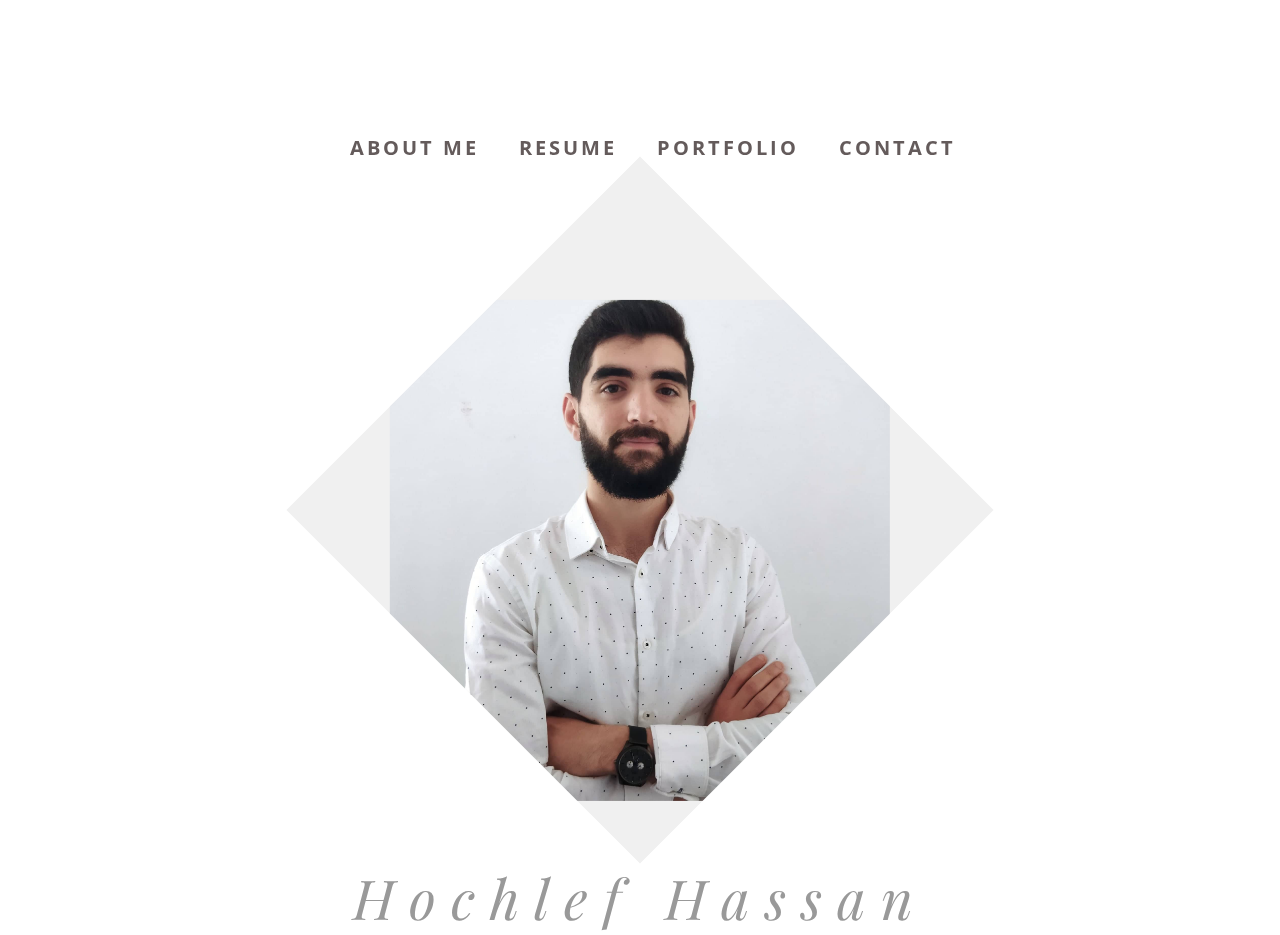
==== index.html @ b7456a6c "portfoliocommit" ====
<!DOCTYPE html>
<html class='no-js' >
	
	<head>
		<meta charset="utf-8">
		<meta http-equiv="X-UA-Compatible" content="IE=edge">
		<meta name="viewport" content="width=device-width, initial-scale=1">
		<!-- The above 3 meta tags *must* come first in the head; any other head content must come *after* these tags -->
	
		
		<title>Hochlef Hassan</title>
		
		<!--[if lt IE 9]>
		  <script src="//html5shim.googlecode.com/svn/trunk/html5.js"></script>
		<![endif]-->
		
		<link rel='stylesheet' type='text/css' href='bootstrap/css/bootstrap.min.css' >
		<link rel='stylesheet' type='text/css' href='css/ionicons.min.css' >
		
		<link rel='stylesheet' type='text/css' href='css/owl.carousel.css' >
		<link rel='stylesheet' type='text/css' href='css/owl.theme.css' >
		<link rel='stylesheet' type='text/css' href='css/owl.transitions.css' >
		<link rel='stylesheet' type='text/css' href='css/magnific-popup.css' >
		<link rel='stylesheet' type='text/css' href='css/style.css' >
		<link rel='stylesheet' type='text/css' href='css/color-default.css' >
		
		
	</head>
	
	<body>
		
		<!--=============================================================================
			Preloader
		===============================================================================-->
		<div id='preloader' >
			<div class='loader' >
				<img src='img/load.gif' alt='symp' >
			</div>
		</div>
	
		
		<!--=============================================================================
			Main Wrapper
		===============================================================================-->
		<div id='wrapper' >
		
			<!--=============================================================================
				Front Section
			===============================================================================-->
			<section class='front-section' >
				
				<div class='container' >
					
					
					<div class='transition-mask' ></div>
					
					<div class='front-person-img' >
						
						<!--person's image-->
						<img src='img/hassan.jpg' alt='Symp' >
						<!--/person's image-->
						
					</div>
					
				
					<!--/person's titles-->
					
					<nav class='front-person-links' >
						
						<!--
							navigation links, data-section attribute points towards the section with id to be opened. 
						-->
						
						<ul>
							
							<li>
								<a href='#' data-section='about' >About Me</a>
							</li>
							
							<li>
								<a href='#' data-section='resume' >Resume</a>
							</li>
							

							<li>
								<a href='#' data-section='portfolio' >Portfolio</a>
							</li>
							
				
							<li>
								<a href='#' data-section='contact' >Contact</a>
							</li>
							
					
						</ul>
						
					</nav>
					<br>
					
					
					
					
				</div>
				<br>
				
				
				
			</section>
			<br>
			<br>
			<div class='front-heading text-center' >
						
				<h2>
					Hochlef Hassan
				</h2>
				
			
				
			</div>
			<!--=============================================================================
				/Front Section
			===============================================================================-->
		
			<!--=============================================================================
				About Section
			===============================================================================-->
			<section id='about' class='about-section section' >
				
				<div class='basic-info section-block' >
					
					<div class='container' >
					
						<div class='section-header text-center' >
							
							<h2>Basic Info About Me</h2>
							
							<!--divider-->
							<div class='divider-draft center' ></div>
							<!--/divider-->
							
							
						</div>
						
						<div class='row' >
							
							<div class='col-md-4' >
								<div class='about-person-img' >
									
									<img src='img/hassan.jpg' alt='symp'>
									
								</div>
							
							</div>
							
							
							<div class='col-md-8 about-info' >
								
								
								
								
								<p>
									I am an ambitious software engineering student and also graduated on electronics field.
									Right now, I am on my last  academic year on this field and so excited to make more steps forward and improve my skills, going through new adventures is what I am searching for.
								</p>
								
								<div class='clearfix' ></div>
								
								
								<ul class='info-list' >
									
									<li>
										<div class='inner' >
											<h4>Name</h4>
											<p>Hochlef Hassan</p>
										</div>
									</li>
									<li>
										<div class='inner' >
											<h4>Age</h4>
											<p>24 Years</p>
										</div>
									</li>
									
									<li>
										<div class='inner' >
											<h4>Hometown</h4>
											<p>Sousse</p>
										</div>
									</li>
									
									
									
								</ul>
								
								
								
								<a href='#' class='symp-btn link-btn' ><i class='ion-ios-download' ></i>Download Resume</a>
								
							</div>
						
							
						
						</div>
						
						
						
						
					</div>
					
					
				</div>
				
				<div class='about-icons section-block' >
					
					<div class='container' >
						
						<div class='row' >
							
							<div class='col-md-3' >
								<div class='service' >
									
									<div class='icon' >
										<i class='ion-ios-lightbulb' ></i>
									</div>
									
									<div class='content' >
										
										<h4>Creative</h4>
									
									</div>
									
								</div>
							</div>
							
							<div class='col-md-3' >
								<div class='service' >
									
									<div class='icon' >
										<i class='ion-trophy' ></i>
									</div>
									
									<div class='content' >
										
										<h4>Winner</h4>
									
									</div>
									
								</div>
							</div>
	
							<div class='col-md-3' >
								<div class='service' >
									
									<div class='icon' >
										<i class='ion-help-buoy' ></i>
									</div>
									
									<div class='content' >
										
										<h4>Helper</h4>
										
									</div>
									
								</div>
							
							</div>
							
							
							<div class='col-md-3' >
								<div class='service' >
									
									<div class='icon' >
										<i class='ion-ios-pulse-strong' ></i>
									</div>
									
									<div class='content' >
										
										<h4>Healthy</h4>
								
									</div>
									
								</div>
							</div>
							
							
							
							
						</div>
						
						
					</div>
				</div>
				
			
				
				<div class='footer bg-lightgray section-block' >
					
					<div class='container' >
						
						<div class='row' >
							
							<div class='col-xs-6 text-left' >
								<h4>Hochlef Hassan</h4>
							</div>
							
							<div class='col-xs-6 text-right' >
								<ul class='footer-social' >
									<li>
										<a href='#' >
											<i class='ion-social-facebook' ></i>
										</a>
									</li>
									<li>
										<a href='#' >
											<i class='ion-social-twitter' ></i>
										</a>
									</li>
									<li>
										<a href='#' >
											<i class='ion-social-pinterest' ></i>
										</a>
									</li>
									<li>
										<a href='#' >
											<i class='ion-social-dribbble' ></i>
										</a>
									</li>
								</ul>
							</div>
							
						</div>
						
						
					</div>
					
				</div>
				
				
			</section>
			<!--=============================================================================
				/About Section
			===============================================================================-->
			
			<!--=============================================================================
				Resume Section
			===============================================================================-->
			<section id='resume' class='resume-section section' >
				
				<div class='container' >
					<div class='row' >
						<div class='col-md-6 col-md-offset-3' >
							<div class='section-header text-center' >
								
								<h2 class='animate text-over-block' >My Resume</h2>
								
								<!--divider-->
								<div class='divider-draft center' ></div>
								<!--/divider-->
								
								
							</div>
						</div>
					</div>
				</div>
				
				<div class='timeline-block section-block' >
					<div class='container' >
						<ul class='timeline' >
							
							<li class='timeline-header' >
								<h4>Education</h4>
							</li>
							
							<li>
								
								<div class='timeline-desc' >
									
									<h4>2017</h4>
									
								</div>
								
								<div class='timeline-content' >
									
									<h4>High school diploma</h4>
									<span>Hammam Sousse high school</span>
									
									<p>
										By 2017, i got my high school diploma in thechnologies science field.
									</p>
									
								</div>
								
							</li>
							
							<li class='inverse' >
								
								<div class='timeline-desc' >
									
									<h4>2017-2020</h4>
									
								</div>
								
								<div class='timeline-content' >
									
									<h4>Bachelor degree in electronics</h4>
									<span>ISSAT </span>
									
									<p>
										I got my bachelor degree on the Electronics field at the Higher Institute of Applied Science and Technology.
									</p>
									
								</div>
								
							</li>
							
							<li>
								
								<div class='timeline-desc' >
									
									<h4>2020-Now</h4>
									
								</div>
								
								<div class='timeline-content' >
									
									<h4>Software engineering student</h4>
									<span>ESPRIT</span>
									
									<p>
										Actually I am a software engineering student and prepearing for my final studies project. 
									</p>
									
								</div>
								
							</li>
							
							
							<li class='timeline-header' >
								<h4>Experience</h4>
							</li>
							
							<li>
								
								<div class='timeline-desc' >
									
									<h4>Right now</h4>
									
								</div>
								
								<div class='timeline-content' >
									
									<h4>Naxxum</h4>
									<span>8 weeks</span>
									
									<p>
										In order to improve my technical and communication skills, I am actually on internship at Naxxum, I am working with .NET core as back-end technology and Angular for the front-end part.
									</p>
									
								</div>
								
							</li>
							<li>
								
								<div class='timeline-desc' >
									
									<h4>2021-2022</h4>
									
								</div>
								
								<div class='timeline-content' >
									
									<h4>HM Consult</h4>
									<span>4 weeks</span>
									
									<p>
										After the internship of the previous year, HM Consult did appreciate my work so they were happy to have me again with them and their team, to go deeper on AX2012 and Dynamics365 world.									</p>
									
								</div>
								
							</li>
							
							<li class='inverse' >
								
								<div class='timeline-desc' >
									
									<h4>2020-2021</h4>
									
								</div>
								
								<div class='timeline-content' >
									
									<h4> HM Consult</h4>
									<span>6 weeks</span>

									<p>
										During this internship, I have discovered a very important section of microsoft products where I started working on AX2012, I started with different manipulations then worked on a "Trash management" project
									</p>
									
								</div>
								
							</li>
							
							<li>
								
								<div class='timeline-desc' >
									
									<h4>2018-2019</h4>
									
								</div>
								
								<div class='timeline-content' >
									
									<h4>SEA Electronics</h4>
									<span>4 Weeks</span>
									
									<p>
										SEA Electronics was a very good experience, I have learnt much about TIA Portal and automation. Electrical schemas and more ..
									</p>
									
								</div>
								
							</li>

							<li>
								
								<div class='timeline-desc' >
									
									<h4>2017-2018</h4>
									
								</div>
								
								<div class='timeline-content' >
									
									<h4>Baccouche Automobile</h4>
									<span>4 Weeks</span>
									
									<p>
										 This was my first experience ever i have learnt a lot about cars especially their elecrical parts .
									</p>
									
								</div>
								
							</li>
							
							
						</ul>
					</div>
				</div>
				
				<div class='hobbies-block bg-lightgray section-block' >
					<div class='container' >
						
						<div class='section-header text-center' >
							<h2 class='animate text-over-block' >My Hobbies</h2>
							<!--divider-->
							<div class='divider-draft center' ></div>
							<!--/divider-->
						</div>
						
						<div class='row'>
							
							<div class='col-md-2 col-sm-4 col-xs-6' >
								
								<div class='hobby' >
									
									<div class='icon' >
										<i class='ion-ios-game-controller-b' ></i>
									</div>
									
									<h4>Gaming</h4>
									
								</div>
								
							</div>
							
						
							<div class='col-md-2 col-sm-4 col-xs-6' >
								
								<div class='hobby' >
									
									<div class='icon' >
										<i class='ion-ios-chatboxes' ></i>
									</div>
									
									<h4>Chat</h4>
									
								</div>
								
							</div>
							
							<div class='col-md-2 col-sm-4 col-xs-6' >
								
								<div class='hobby' >
									
									<div class='icon' >
										<i class='ion-ios-musical-notes' ></i>
									</div>
									
									<h4>Music</h4>
									
								</div>
								
							</div>
							
				
							<div class='col-md-2 col-sm-4 col-xs-6' >
								
								<div class='hobby' >
									
									<div class='icon' >
										<i class='ion-ios-football' ></i>
									</div>
									
									<h4>Sports</h4>
									
								</div>
								
							</div>
							
							<div class='col-md-2 col-sm-4 col-xs-6' >
								
								<div class='hobby' >
									
									<div class='icon' >
										<i class='ion-ios-film-outline' ></i>
									</div>
									
									<h4>Films</h4>
									
								</div>
								
							</div>

						</div>
						
						
						
					</div>
				</div>
				
				<div class='skills-block section-block' >
					
					<div class='container' >
					
						<div class='section-header text-center' >
							<h2 class='animate text-over-block' >My Skills</h2>
							
							<!--divider-->
							<div class='divider-draft center' ></div>
							<!--/divider-->
							
						</div>
						
						
						<div class='row' >
							
							<div class='col-md-6' >
								
								<div class='skill' >
									
									<h4>HTML/CSS</h4>
									
									<div class='skill-bar' data-percent='70' >
										<div class='bar' >
											<div class='percent' >70%</div>
										</div>
									</div>
									
								</div>
								
								<div class='skill' >
									
									<h4>php</h4>
									
									<div class='skill-bar' data-percent='50' >
										<div class='bar' >
											<div class='percent' >50%</div>
										</div>
									</div>
									
								</div>
								
								<div class='skill' >
									
									<h4>JAVA</h4>
									
									<div class='skill-bar' data-percent='70' >
										<div class='bar' >
											<div class='percent' >70%</div>
										</div>
									</div>
									
								</div>
								
								
								
							</div>
							
							<div class='col-md-6' >
								
								<div class='skill' >
									
									<h4>C</h4>
									
									<div class='skill-bar' data-percent='75' >
										<div class='bar' >
											<div class='percent' >75%</div>
										</div>
									</div>
									
								</div>
								
								<div class='skill' >
									
									<h4>PL/SQL</h4>
									
									<div class='skill-bar' data-percent='80' >
										<div class='bar' >
											<div class='percent' >80%</div>
										</div>
									</div>
									
								</div>
								
								<div class='skill' >
									
									<h4>Git</h4>
									
									<div class='skill-bar' data-percent='80' >
										<div class='bar' >
											<div class='percent' >80%</div>
										</div>
									</div>
									
								</div>
								
								
								
							</div>
							
							
							
						</div>
						
					</div>
					
				</div>
				<div class='skills-block section-block' >
					
					<div class='container' >
					
						<div class='section-header text-center' >
							<h2 class='animate text-over-block' >Frameworks</h2>
							
							<!--divider-->
							<div class='divider-draft center' ></div>
							<!--/divider-->
							
						</div>
						
						
						<div class='row' >
							
							<div class='col-md-6' >
								
								<div class='skill' >
									
									<h4>SpringBoot</h4>
									
									<div class='skill-bar' data-percent='80' >
										<div class='bar' >
											<div class='percent' >80%</div>
										</div>
									</div>
									
								</div>
								
								<div class='skill' >
									
									<h4>Symfony</h4>
									
									<div class='skill-bar' data-percent='70' >
										<div class='bar' >
											<div class='percent' >70%</div>
										</div>
									</div>
									
								</div>
								
								<div class='skill' >
									
									<h4>Angular</h4>
									
									<div class='skill-bar' data-percent='70' >
										<div class='bar' >
											<div class='percent' >70%</div>
										</div>
									</div>
									
								</div>
								
								
								
							</div>
							
						</div>
						
					</div>
					
				</div>
				
				<div class='footer bg-lightgray section-block' >
					
					<div class='container' >
						
						<div class='row' >
							
							<div class='col-xs-6 text-left' >
								<h4>Hochlef Hassan</h4>
							</div>
							
							<div class='col-xs-6 text-right' >
								<ul class='footer-social' >
									<li>
										<a href='#' >
											<i class='ion-social-facebook' ></i>
										</a>
									</li>
									<li>
										<a href='#' >
											<i class='ion-social-twitter' ></i>
										</a>
									</li>
									<li>
										<a href='#' >
											<i class='ion-social-pinterest' ></i>
										</a>
									</li>
									<li>
										<a href='#' >
											<i class='ion-social-dribbble' ></i>
										</a>
									</li>
								</ul>
							</div>
							
						</div>
						
						
					</div>
					
				</div>
				
				
			</section>
			<!--=============================================================================
				/Resume Section
			===============================================================================-->
			
	
			<!--=============================================================================
				Portfolio Section
			===============================================================================-->
			<section id='portfolio' class='portfolio-section section' >
				
				<div class='portfolio-block section-block' >
					
					<div class='container' >
					
						<div class='row' >
							<div class='col-md-6 col-md-offset-3' >
								
								<div class='section-header text-center' >
								
									<h2 class='animate text-over-block' >Portfolio</h2>
									
									<!--divider-->
									<div class='divider-draft center' ></div>
									<!--/divider-->
									
									<p>
										Check out my works. Different projects with different technologies
									</p>
								
								</div>
								
							</div>
						</div>
						
						
						
						<div id='portfolio-grid' class='portfolio-items' >
							
							<div class='item' data-groups='["all","web","photography"]' >
								<div class='inner' >
									
									<img alt='symp' src='img/portfolio/landing.png'  height="250" >
									
									<div class='caption' >
										
										<div class='caption-inner' >
										
											<h4>Women Empowerment</h4>
											
											<ul class='links' >
												
												<li>
													<a href='work.html' >
														<i class='ion-ios-plus-empty' ></i>
													</a>
												</li>
												
												<li>
													<a href='img/portfolio/landing.png' class='image-link' >
														<i class='ion-ios-search' ></i>
													</a>
												</li>
												
											</ul>
										
										</div>
										
										
									</div>
									
								</div>
							</div>
							
							<div class='item' data-groups='["all","web"]' >
								<div class='inner' >
									
									<img alt='symp' src='img/portfolio/help1.png' >
									
									<div class='caption' >
										
										<div class='caption-inner' >
										
											<h4>HelpLine Charity</h4>
											
											<ul class='links' >
												
												<li>
													<a href='work2.html' >
														<i class='ion-ios-plus-empty' ></i>
													</a>
												</li>
												
												<li>
													<a href='img/portfolio/help1.png' class='image-link' >
														<i class='ion-ios-search' ></i>
													</a>
												</li>
												
											</ul>
										
										</div>
										
										
									</div>
									
								</div>
							</div>
							
							<div class='item' data-groups='["all","web","tech"]' >
								<div class='inner' >
									
									<img alt='symp' src='img/portfolio/smartfarm.png' height="250" >
									
									<div class='caption' >
										
										<div class='caption-inner' >
										
											<h4>Smart Farm: Bordj Lella</h4>
											
											<ul class='links' >
												
												<li>
													<a href='work3.html' >
														<i class='ion-ios-plus-empty' ></i>
													</a>
												</li>
												
												<li>
													<a href='img/portfolio/smartfarm.png' class='image-link' >
														<i class='ion-ios-search' ></i>
													</a>
												</li>
												
											</ul>
										
										</div>
										
										
									</div>
									
								</div>
							</div>
							
							
							
							
						</div>
						
					</div>
					
				</div>
				
				<div class='footer bg-lightgray section-block' >
					
					<div class='container' >
						
						<div class='row' >
							
							<div class='col-xs-6 text-left' >
								<h4>Hochlef Hassan</h4>
							</div>
							
							<div class='col-xs-6 text-right' >
								<ul class='footer-social' >
									<li>
										<a href='#' >
											<i class='ion-social-facebook' ></i>
										</a>
									</li>
									<li>
										<a href='#' >
											<i class='ion-social-twitter' ></i>
										</a>
									</li>
									<li>
										<a href='#' >
											<i class='ion-social-pinterest' ></i>
										</a>
									</li>
									<li>
										<a href='#' >
											<i class='ion-social-dribbble' ></i>
										</a>
									</li>
								</ul>
							</div>
							
						</div>
						
						
					</div>
					
				</div>
				
			</section>
			<!--=============================================================================
				/Portfolio Section
			===============================================================================-->
			
			
	
			
			<!--=============================================================================
				Contact Section
			===============================================================================-->
			<section id='contact' class='contact-section section' >
				
				<div class='contact-block section-block' >
					<div class='container' >
						<div class='row' >
							<div class='col-md-6 col-md-offset-3' >
							
								<div class='section-header text-center' >
									<h2 class='animate text-over-block' >Contact Me</h2>
									<!--divider-->
									<div class='divider-draft center' ></div>
									<!--/divider-->
									<p>
										I'm available for different opportunities: Internships, something to be built or just to say hi, feel free to shoot me a message.
									</p>
								</div>
								<div class='hobbies-block bg-lightgray section-block' >
									<div class='container' >
									
										<div class='row'>
											
											<div class='col-md-2 col-sm-4 col-xs-6' >
												
												<div class='hobby' >
													
													
													
													<h4>Mail</h4>
													<h6>hochlafhassan@gmail.com</h6>
													
												</div>
												
											</div>
										
										
											
											<div class='col-md-2 col-sm-4 col-xs-6' >
												
												<div class='hobby' >
													
													
													
													<h4>Phone</h4>
													<h6>+216 52 186 524</h6>
													
												</div>
												
											</div>
											<div class='col-md-2 col-sm-4 col-xs-6' >
												
												<div class='hobby' >
													
													<h4>LinkedIn</h4>
													<h6>Hassan HOCHLEF</h6>
										
												</div>
												
											</div>
				
										</div>
										
										
										
									</div>
								</div>
							</div>
						</div>
						
						

						
					</div>
				</div>
			
				
				<div class='footer bg-lightgray section-block' >
					
					<div class='container' >
						
						<div class='row' >
							
							<div class='col-xs-6 text-left' >
								<h4>Hochlef Hassan</h4>
							</div>
							
							<div class='col-xs-6 text-right' >
								<ul class='footer-social' >
									<li>
										<a href='#' >
											<i class='ion-social-facebook' ></i>
										</a>
									</li>
									<li>
										<a href='#' >
											<i class='ion-social-twitter' ></i>
										</a>
									</li>
									<li>
										<a href='#' >
											<i class='ion-social-pinterest' ></i>
										</a>
									</li>
									<li>
										<a href='#' >
											<i class='ion-social-dribbble' ></i>
										</a>
									</li>
								</ul>
							</div>
							
						</div>
						
						
					</div>
					
				</div>
				
				
			</section>
			<!--=============================================================================
				/Contact Section
			===============================================================================-->
			
			
			<!--close button-->
			<div class='close-btn' >
				<span></span>
				<span></span>
			</div>
			<!--/close button-->
			
			
		</div>
		<!--=============================================================================
			/Main Wrapper
		===============================================================================-->
		
		
		<!--=============================================================================
			JavaScript Files
		===============================================================================-->
		<script src='js/jquery.min.js' ></script>
		<script src='js/jquery.stellar.min.js' ></script>
		<script src='js/modernizr.js' ></script>
		<script src='js/owl.carousel.min.js' ></script>
		<script src='js/jquery.shuffle.min.js' ></script>
		<script src='js/jquery.magnific-popup.min.js' ></script>
		<script src='js/validator.min.js' ></script>
		<script src='js/smoothscroll.js' ></script>
		<script src='js/script.js' ></script>
		
		
		
	</body>
	
</html>
---- css/style.css ----
/*=======================================================================
	
	Item Name 		|		Symp - Responsive One Page VCard/Resume Template
	
	Author Name		|		Noman Ali Samejo
	
-------------------------------------------------------------------------
	CSS Structure
-------------------------------------------------------------------------
	
	01- General CSS
	02- Preloader
	03- Front Section
	04- About Section
	05- Resume Section
	06- Services Section
	07- Blog Section
	08- Portfolio Section
	09- Contact Section
	10- Work Page
	11- Single Post Page
	12- Responsive CSS
	
	*Colors are in separate files.
	
=======================================================================*/






/*Importing Google Fonts */
@import url(https://fonts.googleapis.com/css?family=Raleway:400,700,600,300|Playfair+Display:700italic,400italic|Crimson+Text:400italic,600italic|Open+Sans:400,700);

/*=======================================================================
	General CSS
=======================================================================*/
*{
	margin:0;
	padding:0;
	outline:none;
	font-family: Open Sans, sans-serif;
	
}
h1, h2, h3, h4, h5, h6,
.h1, .h2, .h3, .h4, .h5, .h6{
	font-weight:bold;
	font-family: Raleway, sans-serif;
}
::-webkit-scrollbar{
	height:10px;
	width:10px;
	background:#FFF;
}
::-webkit-scrollbar-thumb{
	background:#BBB;
	border:solid 2px #FFF;
}
::-webkit-scrollbar-thumb:hover{
	background:#888;
}
::-moz-scrollbar{
	height:10px;
	width:10px;
	background:#FFF;
}
::-moz-scrollbar-thumb{
	background:#BBB;
	border:solid 2px #FFF;
}
::-moz-scrollbar-thumb:hover{
	background:#888;
}
img{
	max-width:100%;
}
.parallax{
	background-size:cover;
}
body.section-show{
	overflow:hidden;
}
body a.close-btn,
body.section-show .close-btn{
	opacity:1;
	z-index:100;
	-webkit-transition:opacity .4s 1.2s ease, background .3s ease;
	-moz-transition:opacity .4s 1.2s ease, background .3s ease;
	transition:opacity .4s 1.2s ease, background .3s ease;
	overflow:hidden;
}
.close-btn{
	position:fixed;
	height:64px;
	width:64px;
	cursor:pointer;
	display:block;
	top:18px;
	right:18px;
	opacity:0;
	z-index:-99;
}
.close-btn > span{
	height:3px;
	width:40px;
	background:#BBB;
	position:absolute;
	top:50%;
	left:50%;
	margin-left:-20px;
	margin-top:-1.5px;
}
.close-btn > span:before{
	content: ' ';
	position:absolute;
	top:0;
	width:0;
	height:inherit;
	background:#B7A389;
}
.close-btn > span:nth-of-type(1){
	-webkit-transform:rotate(45deg);
	-moz-transform:rotate(45deg);
	-ms-transform:rotate(45deg);
	-o-transform:rotate(45deg);
	transform:rotate(45deg);
}
.close-btn > span:nth-of-type(2){
	-webkit-transform:rotate(-45deg);
	-moz-transform:rotate(-45deg);
	-ms-transform:rotate(-45deg);
	-o-transform:rotate(-45deg);
	transform:rotate(-45deg);
}
.close-btn > span:nth-of-type(1):before{
	left:0;
}
.close-btn > span:nth-of-type(2):before{
	right:0;
}
.close-btn:hover > span{
	background:transparent;
}
.close-btn:hover > span:before{
	-webkit-transition:all .3s ease;
	-moz-transition:all .3s ease;
	transition:all .3s ease;
	width:100%;
}
.close-btn:hover > span:nth-of-type(2):before{
	-webkit-transition-delay:.3s;	
	-moz-transition-delay:.3s;	
	transition-delay:.3s;	
}
.section-header h2{
	font-size:32px;
	letter-spacing:6px;
	color:#333;
	margin-top:0;
	margin-bottom:35px;
	font-weight:300;
}
.section-header p{
	margin-top:30px;
	line-height:1.7em;
	color:#8A8A8A;
	font-size:16px;
}
#wrapper{
	overflow-x:hidden;
}
.front-section{
	background:#FFF;
}
.section{
	position:fixed;
	left:0;
	right:0;
	top:0;
	bottom:0;
	border:solid 4px #BBB;
	padding-top:100px;
	z-index:-9;
	background:#FFF;
	overflow-y:auto;
	opacity:0;
	visibility:hidden;
	transition: all .3s ease;
}
body.section-show .section.active{
	-webkit-transition:opacity .4s 1.2s ease;
	-moz-transition:opacity .4s 1.2s ease;
	transition:opacity .4s 1.2s ease;
	z-index:99;
	opacity:1;
	visibility:visible;
}
.bg-lightgray{
	background:#F5F5F5;
}
.footer{
	padding:30px 0;
	background:#FFF;
	border-top:solid 1px #F0F0F0;
}
.footer h4{
	font-size:18px;
	letter-spacing:4px;
	margin:0;
	margin-top:3.5px;
	font-style:italic;
	font-family:'Playfair Display', serif;
	color:#999;
}
.footer-social{
	margin:0;
	padding:0;
	list-style:none;
	font-size:0;
}
.footer-social > li{
	display:inline-block;
	*display:inline;
	*zoom:1;
	margin-left:30px;
}
.footer-social > li > a{
	text-decoration:none;
	height:26px;
	width:26px;
	line-height:26px;
	vertical-align:middle;
	-webkit-transform:rotate(45deg);
	-moz-transform:rotate(45deg);
	-ms-transform:rotate(45deg);
	-o-transform:rotate(45deg);
	transform:rotate(45deg);
	-webkit-transition:all .3s ease-in-out;
	-moz-transition:all .3s ease-in-out;
	transition:all .3s ease-in-out;
	display:block;
	text-align:center;
	color:#BBB;
	background:#F0F0F0;
	font-size:0;
}
.footer-social > li > a > i{
	-webkit-transform:rotate(-45deg);
	-moz-transform:rotate(-45deg);
	-ms-transform:rotate(-45deg);
	-o-transform:rotate(-45deg);
	transform:rotate(-45deg);
	display:inline-block;
	*display:inline;
	*zoom:1;
	line-height:inherit;
	width:inherit;
	height:inherit;
	vertical-align:middle;
}
.footer-social > li > a > i:before{
	font-size:14px;
	line-height:1em;
	vertical-align:middle;
}
.footer-social > li > a:hover{
	background:#B7A389;
	color:#FFF;
}
.section-block > .container,
.section-block{
	position:relative;
}
.section-block{
	overflow:hidden;
}

/*=======================================================================
	Preloader
=======================================================================*/
.js #preloader{
	position:fixed;
	top:0;
	left:0;
	right:0;
	bottom:0;
	background:#FFF;
	z-index:199;
	-webkit-transition:all .5s ease;
	-moz-transition:all .5s ease;
	transition:all .5s ease;
}
.js #preloader .loader{
	position:absolute;
	top:50%;
	left:50%;
	-webkit-transform:translate(-50%, -50%);	
	-moz-transform:translate(-50%, -50%);	
	-ms-transform:translate(-50%, -50%);	
	-o-transform:translate(-50%, -50%);	
	transform:translate(-50%, -50%);	
}
.js body.loaded #preloader{
	-webkit-transform:scale(.6) translateY(-100%);
	-moz-transform:scale(.6) translateY(-100%);
	-ms-transform:scale(.6) translateY(-100%);
	-o-transform:scale(.6) translateY(-100%);
	transform:scale(.6) translateY(-100%);
	opacity:0;
	visibility:hidden;
	z-index:-1;
}
.no-js #preloader{
	display:none;
}

.divider-draft{
	position:relative;
	height:2px;
	background:#333;
	width:40px;
	display:block;
	margin:15px 0;
}
.divider-draft:before,
.divider-draft:after{
	content: ' ';
	width:25px;
	height:1px;
	background:#333;
	position:absolute;
	left:0;
}
.divider-draft.center{
	margin:auto;
}
.divider-draft.center:before,
.divider-draft.center:after{
	right:0;
	margin:auto;
}
.divider-draft:before{
	top:-6px;
}
.divider-draft:after{
	bottom:-6px;
}

/*=======================================================================
	Front Section
=======================================================================*/
body.section-show .transition-mask{
	position:absolute;
	top:260px;
	height:500px;
	width:500px;
	left:0;
	right:0;
	margin:auto;
	z-index:22;
	transform:rotate(45deg);
	overflow:hidden;
	-webkit-animation: fill2 .8s .4s both ease;
	-moz-animation: fill2 .8s .4s both ease;
	animation: fill2 .8s .4s both ease;
}
body .transition-mask:before{
	content: ' ';
	position:absolute;
	bottom:0;
	right:0;
	height:100%;
	width:100%;
}
body.section-show .transition-mask:before{
	-webkit-animation: fill .4s both ease;
	-moz-animation: fill .4s both ease;
	animation: fill .4s both ease;
	background:#CCC;
}

@-webkit-keyframes fill2{
	0%{
		transform:rotate(45deg);
	}
	100%{
		z-index:50;
		transform:rotate(0deg);
		height:100%;
		width:100%;
		top:0;
		bottom:auto;
	}
}
@keyframes fill2{
	0%{
		-webkit-transform:rotate(45deg);
		-moz-transform:rotate(45deg);
		-ms-transform:rotate(45deg);
		-o-transform:rotate(45deg);
		transform:rotate(45deg);
	}
	100%{
		z-index:50;
		-webkit-transform:rotate(0deg);
		-moz-transform:rotate(0deg);
		-ms-transform:rotate(0deg);
		-o-transform:rotate(0deg);
		transform:rotate(0deg);
		height:100%;
		width:100%;
		top:0;
		bottom:auto;
	}
}



@-webkit-keyframes fill{
	0%{
		width:0%;
	}
	100%{
		width:100%;
	}
}

@keyframes fill{
	0%{
		width:0%;
	}
	100%{
		width:100%;
	}
}



.front-section{
	padding-top:60px;
	padding-bottom:200px;
	position:relative;
}
.front-heading{
	text-align:center;
	margin-top:190px;
}
.front-heading > h2{
	font-size:55px;
	font-weight:lighter;
	letter-spacing:15px;
	position:relative;
	position:relative;
	line-height:1em;
	display:inline-block;
	*display:inline;
	*zoom:1;
	z-index:10;
	color:#999;
	font-family: 'Playfair Display', serif;
	font-style:italic;
}

.front-person-img{
	width:500px;
	height:500px;
	overflow:hidden;
	background:#F0F0F0;
	position:relative;
	z-index:15;
	-webkit-transition:height .5s .3s ease, transform .5s .8s ease;
	-moz-transition:height .5s .3s ease, transform .5s .8s ease;
	transition:height .5s .3s ease, transform .5s .8s ease;
	margin:200px auto;
	margin-bottom:0;
	-webkit-transform:rotate(45deg);
	-moz-transform:rotate(45deg);
	-ms-transform:rotate(45deg);
	-o-transform:rotate(45deg);
	transform:rotate(45deg);
	border-radius:0;
}
.front-person-img > img{
	max-width:100%;
	vertical-align:bottom;
	-webkit-transform:rotate(-45deg) translateY(40px);
	-moz-transform:rotate(-45deg) translateY(40px);
	-ms-transform:rotate(-45deg) translateY(40px);
	-o-transform:rotate(-45deg) translateY(40px);
	transform:rotate(-45deg) translateY(40px);
}

.front-person-titles{
	
	position:relative;
	z-index:10;
	height:500px;
	width:500px;
	margin:auto;
	margin-top:-500px;
	-webkit-transform:rotate(45deg);
	-moz-transform:rotate(45deg);
	-ms-transform:rotate(45deg);
	-o-transform:rotate(45deg);
	transform:rotate(45deg);
}
.front-person-titles > span{
	position:absolute;
	z-index:5;
	display:block;
	width:100%;
	font-family:Hind, sans-serif;
	color:#CCC;
	text-align:center;
	font-size:24px;
	letter-spacing:25px;
	line-height:1em;
	text-transform:lowercase;
}
.front-person-titles > .t1{
	color:rgb(100, 91, 91);
	left:5px;
	bottom:0;
	-webkit-transform:rotate(-90deg) translateY(-100%);
	-moz-transform:rotate(-90deg) translateY(-100%);
	-ms-transform:rotate(-90deg) translateY(-100%);
	-o-transform:rotate(-90deg) translateY(-100%);
	transform:rotate(-90deg) translateY(-100%);
	-webkit-transform-origin:0% 0%;
	-moz-transform-origin:0% 0%;
	-ms-transform-origin:0% 0%;
	-o-transform-origin:0% 0%;
	transform-origin:0% 0%;
}
.front-person-titles > .t2{
	color:rgb(100, 91, 91);
	top:5px;
	left:0;
	-webkit-transform:translateY(-100%);
	-moz-transform:translateY(-100%);
	-ms-transform:translateY(-100%);
	-o-transform:translateY(-100%);
	transform:translateY(-100%);
}
.front-person-titles > .t3{
	color:rgb(100, 91, 91);
	left:0;
	bottom:5px;
	-webkit-transform:translateY(100%) rotate(0deg);
	-moz-transform:translateY(100%) rotate(0deg);
	-ms-transform:translateY(100%) rotate(0deg);
	-o-transform:translateY(100%) rotate(0deg);
	transform:translateY(100%) rotate(0deg	);
}


.front-person-links{
	
	margin:auto;
	width:500px;
	height:500px;
	margin-top:-880px;
	z-index:25;
	-webkit-transform: rotate(0deg);
	-moz-transform: rotate(0deg);
	-ms-transform: rotate(0deg);
	-o-transform: rotate(0deg);
	transform: rotate(0deg);
	position:relative;
}

.front-person-links > ul > li{
	display:inline-block;
}
.front-person-links > ul{
	font-size:0;
	z-index:99;
	position:absolute;
	text-align:center;
	white-space:nowrap;
	left:100%;
	top:50%;
	-webkit-transform:translateY(-25%);
	-moz-transform:translateY(-25%);
	-ms-transform:translateY(-25%);
	-o-transform:translateY(-25%);
	transform:translateY(-25%);
	margin:0;
	padding:0;
	list-style:none;
	margin-left:-560px;
}
.front-person-links > ul > li > a{
	font-weight:bold;
	display:inline-block;
	font-size:20px;
	padding:25px 20px;
	cursor:pointer;
	-webkit-transition:all .3s ease;
	-moz-transition:all .3s ease;
	transition:all .3s ease;
	position:relative;
	color:rgb(100, 91, 91);
	text-align:left;
	text-transform:uppercase;
	letter-spacing:3px;
	text-decoration:none;
	line-height:1em;
}
.front-person-links > ul > li > a:before,
.front-person-links > ul > li > a:after{
	content: ' ';
	height:6px;
	width:15px;
	background:#CCC;
	display:inline-block;
	*display:inline;
	*zoom:1;
	vertical-align:middle;
	margin-right:15px;
	font-size:0;
	-webkit-transition:all .3s ease;
	-moz-transition:all .3s ease;
	transition:all .3s ease;
	display:none;
}
.front-person-links > ul > li > a:after{
	margin-left:15px;
	margin-right:0;
	display:none;
}
.front-person-links > ul > li > a:hover{
	color:#B7A389;
}
.front-person-links > ul > li > a:hover:after,
.front-person-links > ul > li > a:hover:before{
	width:25px;
	background:#999;
}


/*=======================================================================
	About Section
=======================================================================*/
.about-section{
	padding-top:0;
}
.about-icons{
	padding-top:110px;
	padding-bottom:0px;
}
.basic-info{
	padding-top:100px;
	padding-bottom:100px;
	position:relative;
	border-bottom:solid 1px #F0F0F0;
}
.basic-info .section-header{
	margin-bottom:80px;
}
.about-info > p{
	line-height:1.8em;
	margin-top:-.4em;
}
.about-person-img{
	text-align:center;
}
.about-person-img > img{
	max-width:100%;
}
.info-list{
	list-style:none;
	padding:0;
	margin:0;
	position:relative;
	z-index:10;
	margin-top:20px;
	margin-bottom:60px;
}
.info-list:before,
.info-list:after{
	content:' ';
	display:table;
}
.info-list:after{
	clear:both;
}
.info-list > li{
	margin-bottom:20px;
	float:left;
	width:25%;
}
.info-list > li > .inner{
	padding:15px 0;
}
.info-list > li > *{
	line-height:1em;
	margin:0;
}
.info-list > li > .inner > h4{
	font-size:13px;
	letter-spacing:4px;
	margin-right:16px;
	margin-bottom:8px;
	display:block;
	color:#333;
}
.info-list > li > .inner > p{
	font-size:16px;
	color:#777;
	display:block;
}
.funfacts-block{
	padding-top:60px;
	padding-bottom:20px;
	background-image:url(../img/bg-funfacts.jpg);
	background-size:cover;
	background-attachment:fixed;
}
.funfact{
	position:relative;
	text-align:center;
	margin-bottom:40px;
}
.funfact:after{
	content: ' ';
	position:absolute;
	height:16px;
	width:16px;
	right:-10px;
	top:50%;
	margin-top:-10px;
	border:solid 1px #FFF;
	-webkit-transform:rotate(45deg);
	-moz-transform:rotate(45deg);
	-ms-transform:rotate(45deg);
	-o-transform:rotate(45deg);
	transform:rotate(45deg);
	opacity:.4;
	filter:Alpha(opacity=40);
}
.funfact:last-of-type:after{
	display:none;
}
@media (max-width: 992px){
	.funfact:nth-of-type(2):after{
		display:none;
	}	
}
@media (max-width: 768px){
	.funfact:after{
		display:none;
	}	
}

.funfact > .content > h4{
	margin:0;
	color:#FFF;
	font-size:55px;
	margin-bottom:5px;
}
.funfact > .content > p{
	color:#FFF;
	letter-spacing:2px;
	margin-bottom:0;
	font-size:13px;
	opacity:.8;
}
.testimonials-block{
	padding:100px 0;
}
.testimonials-block .section-header{
	margin-bottom:45px;
}
.testimonials-slider{
	position:relative;
}
.testimonial{
	text-align:center;
}
.testimonial > p{
	font-size:22px;
	line-height:1.6em;
	color:#777;
	font-family:crimson text, serif;
	font-weight:lighter;
	font-style:italic;
}
.testimonial > .author{
	margin-top:45px;
}
.testimonial > .author > h4{
	margin:0;
	text-transform:uppercase;
	letter-spacing:2px;
	font-size:14px;
}
.testimonial > .author > p{
	color:#777;
}
.testimonials-slider .owl-controls{
	margin-top:27px;
}
.testimonials-slider .owl-controls > .owl-pagination > .owl-page > span{
	height:16px;
	width:16px;
	border-radius:0;
	border:solid 1px #B7A389;
	-webkit-transform:rotate(-45deg);
	-moz-transform:rotate(-45deg);
	-ms-transform:rotate(-45deg);
	-o-transform:rotate(-45deg);
	transform:rotate(-45deg);
	margin:11px;
	background:transparent;
	opacity:.6;
	-webkit-transition:all .3s ease;
	-moz-transition:all .3s ease;
	transition:all .3s ease;
}
.testimonials-slider .owl-controls > .owl-pagination > .owl-page.active > span,
.testimonials-slider .owl-controls > .owl-pagination > .owl-page:hover > span{
	background:#B7A389;
	opacity:.8;
}
.testimonials-slider .owl-controls > .owl-pagination > .owl-page.active > span{
	opacity:1;
}
/*=======================================================================
	Resume Section
=======================================================================*/
.timeline-block{
	padding-bottom:100px;
}
.timeline-block .timeline{
	padding-bottom:90px;
	margin-top:100px;
}
.timeline{
	position:relative;
	list-style:none;
	margin:0;
}
.timeline:before{
	content: ' ';
	position:absolute;
	top:0;
	left:50%;
	margin-left:-1px;
	height:100%;
	width:2px;
	background:#BBB;
	border-radius: 0 0 5px 5px;
}
.timeline > li:before,
.timeline > li:after{
	content: ' ';
	display:table;
}
.timeline > li:after{
	clear:both;
}
.timeline > li > .timeline-desc{
	float:right;
}
.timeline > li > .timeline-desc > h4{
	font-size:14px;
	letter-spacing:2px;
	margin-top:0;
}
.timeline > li > .timeline-content{
	float:left;
	text-align:right;
	position:relative;
}
.timeline > li.inverse > .timeline-content{
	float:right;
	text-align:left;
}
.timeline > li.inverse > .timeline-desc{
	float:left;
	text-align:right;
}
.timeline > li{
	margin:70px 0;
	position:relative;
}
.timeline > li:not(.timeline-header):before{
	content: ' ';
	position:absolute;
	top:0;
	left:50%;
	height:11px;
	width:11px;
	-webkit-transform:translateX(-50%) rotate(45deg);
	-moz-transform:translateX(-50%) rotate(45deg);
	-ms-transform:translateX(-50%) rotate(45deg);
	-o-transform:translateX(-50%) rotate(45deg);
	transform:translateX(-50%) rotate(45deg);
	background:#B7A389;
}
.timeline > li > div{
	width:50%;
	padding:0 35px;
}
.timeline > li > .timeline-content > h4{
	margin-top:0;
	margin-bottom:7px;
	letter-spacing:2px;
	font-size:20px;
}
.timeline > li > .timeline-content > span{
	display:block;
	margin-bottom:15px;
	color:#BBB;
}
.timeline > li > .timeline-content > p{
	margin:0;
	line-height:1.7em;
	color:#777;
}
.timeline > li.timeline-header{
	background:#FFF;
	position:relative;
	z-index:10;
	text-align:center;
	margin-bottom:100px;
	margin-top:100px;
}
.timeline > li.timeline-header > h4{
	font-weight:bold;
	text-transform:uppercase;
	font-size:16px;
	display:inline-block;
	*display:inline;
	*zoom:1;
	position:relative;
	margin:0;
	letter-spacing:4px;
}
.timeline > li.timeline-header:first-of-type{
	margin-top:0;
}
.timeline > li.timeline-header > h4:before,
.timeline > li.timeline-header > h4:after{
	content: ' ';
	display:block;
	height:2px;
	background:#BBB;
	margin:0 -5px;
	margin-top:8px;
}
.timeline > li.timeline-header > h4:before{
	margin-top:0;
	margin-bottom:8px;
}
@media (max-width:992px){
	.timeline > li:before,
	.timeline:before{
		display:none;
	}
	.timeline > li > .timeline-desc{
		opacity:.5;
		text-align:right;
		float:left;
	}
	.timeline > li.inverse > .timeline-desc{
		text-align:left;
		float:right;
	}
	.timeline > li > div{
		width:85%;
		float:none;
		display:block;
		margin-left:auto;
		margin-right:auto;
	}
	.timeline > li > .timeline-content{
		text-align:right;
	}
}
.hobbies-block{
	padding-top:100px;
	padding-bottom:30px;
}
.hobbies-block .section-header{
	margin-bottom:100px;
}
.hobby{
	position:relative;
	text-align:center;
	margin-bottom:70px;
	-webkit-transition:all .3s ease-in-out;
	-moz-transition:all .3s ease-in-out;
	transition:all .3s ease-in-out;
}
.hobby > .icon{
	font-size:0;
	background:#B7A389;
	color:#FFF;
	-webkit-transform:rotate(45deg);
	-moz-transform:rotate(45deg);
	-ms-transform:rotate(45deg);
	-o-transform:rotate(45deg);
	transform:rotate(45deg);
	width:80px;
	height:80px;
	line-height:80px;
	margin:auto;
	margin-bottom:40px;
	-webkit-transition:all .3s ease-in-out;
	-moz-transition:all .3s ease-in-out;
	transition:all .3s ease-in-out;
	position:relative;
	top:0;
}
.hobby:hover > .icon{
	top:-15px;
}
.hobby > .icon > i{
	display:block;
	height:inherit;
	width:inherit;
	line-height:inherit;
	text-align:center;
	-webkit-transform:rotate(-45deg);
	-moz-transform:rotate(-45deg);
	-ms-transform:rotate(-45deg);
	-o-transform:rotate(-45deg);
	transform:rotate(-45deg);
}
.hobby > .icon > i:before{
	vertical-align:middle;
	font-size:45px;
	line-height:1em;
}
.hobby > h4{
	font-size:18px;
	letter-spacing:2px;
	margin-top:0;
	margin-top:2px;
}
.skills-block{
	padding:100px 0;
	padding-bottom:40px;
}
.skills-block .section-header{
	margin-bottom:80px;
}
.skill{
	position:relative;
	margin-bottom:60px;
}
.skill > h4{
	font-size:14px;
	margin-top:0;
	margin-bottom:5px;
	letter-spacing:2px;
	color:#B7A389;
}
.skill > .skill-bar{
	height:10px;
	background:#F0F0F0;
}
.skill > .skill-bar > .bar{
	background:#888;
	height:100%;
	width:0;
	position:relative;
}
.skill > .skill-bar > .bar > .percent{
	position:absolute;
	padding:4px 7px;
	background:#888;
	color:#FFF;
	bottom:100%;
	right:0;
	font-size:11px;
	margin-bottom:10px;
}
.skill > .skill-bar > .bar > .percent:after{
	content: ' ';
	position:absolute;
	border-bottom:solid 7px transparent;
	border-right:solid 7px #888;
	bottom:-7px;
	right:0;
}

/*=======================================================================
	Services Section
=======================================================================*/
.services-section .main-title{
	margin-bottom:80px;
}
.services-block{
	padding-top:50px;
	padding-bottom:0;
	border-bottom:solid 1px #F0F0F0;
}
.service{
	position:relative;
	text-align:center;
	margin-bottom:120px;
}
.service > .icon{
	-webkit-transform:rotate(45deg);
	-moz-transform:rotate(45deg);
	-ms-transform:rotate(45deg);
	-o-transform:rotate(45deg);
	transform:rotate(45deg);
	height:90px;
	width:90px;
	line-height:90px;
	vertical-align:middle;
	text-align:center;
	margin:auto;
	-webkit-transition:all .3s ease-in-out;
	-moz-transition:all .3s ease-in-out;
	transition:all .3s ease-in-out;
	font-size:0;
	background:#B7A389;
	color:#FFF;
	position:relative;
	top:0;
}
.service:hover > .icon{
	top:-15px;
}
.service > .icon > i:before{
	line-height:1em;
	vertical-align:middle;
	font-size:45px;
}
.service > .icon > i{
	display:inline-block;
	line-height:inherit;
	height:inherit;
	width:inherit;
	-webkit-transform:rotate(-45deg);
	-moz-transform:rotate(-45deg);
	-ms-transform:rotate(-45deg);
	-o-transform:rotate(-45deg);
	transform:rotate(-45deg);
}
.service > .content > h4{
	font-size:20px;
	margin-top:50px;
	margin-bottom:8px;
	letter-spacing:2px;
}
.service > .content > p{
	line-height:1.6em;
	color:#777;
}
.pricing-block{
	padding:120px 0;
}
.pricing-block .section-header{
	margin-bottom:90px;
}
.pricing-table{
	max-width:300px;
	margin:auto;
	background:#F4F4F4;
	padding:35px 0;
	-webkit-transition:all .3s ease;
	-moz-transition:all .3s ease;
	transition:all .3s ease;
}
.pricing-table > .header > h4{
	font-size:18px;
	text-transform:uppercase;
	margin:0;
}
.pricing-table > .header > .price{
	margin-bottom:30px;
	margin-top:30px;
}
.pricing-table > .header > .price > span{
	display:inline-block;
	*display:inline;
	*zoom:1;
	line-height:1em;
}
.pricing-table > .header > .price > .currency{
	vertical-align:top;
	margin-top:12px;
}
.pricing-table > .header > .price > .amount{
	font-weight:bold;
	font-size:80px;
}
.pricing-table > .header > .price > .period{
	text-transform:uppercase;
	letter-spacing:2px;
	font-size:12px;
}
.pricing-table > .table-items{
	list-style:none;
	padding:0;
	margin:0;
	margin-top:25px;
	margin-bottom:30px;
}
.pricing-table > .table-items > li{
	padding:10px 0;
}

.pricing-table > .table-btn{
	padding:11px 22px;
	background:#333;
	color:#FFF;
	text-decoration:none;
	display:inline-block;
	*display:inline;
	*zoom:1;
	-webkit-transition:all .3s ease;
	-moz-transition:all .3s ease;
	transition:all .3s ease;
}
.pricing-table > .table-btn:hover{
	background:#B7A389;
}
.process-block{
	padding:100px 0;
}
.process-block .section-header{
	margin-bottom:80px;
}
.process{
	position:relative;
}
.process > .number{
	font-size:16px;
	font-weight:bold;
	display:inline-block;
	*display:inline;
	*zoom:1;
	line-height:1em;
	margin-bottom:15px;
	position:relative;
	-webkit-transform:rotate(45deg);
	-moz-transform:rotate(45deg);
	-ms-transform:rotate(45deg);
	-o-transform:rotate(45deg);
	transform:rotate(45deg);
	border:solid 1px #B7A389;
	-webkit-transition:all .3s ease-in-out;
	-moz-transition:all .3s ease-in-out;
	transition:all .3s ease-in-out;
	color:#B7A389;
}
.process:hover > .number{
	color:#FFF;
	background:#B7A389;
}
.process > .number > span{
	transform:rotate(-45deg);
	display:block;
	height:28px;
	width:28px;
	line-height:28px;
	text-align:center;
	position:relative;
}
.process > .number > span:before{
	content: ' ';
	border-top:solid 8px transparent;
	border-bottom:solid 8px transparent;
	border-left:solid 8px #B7A389;
	position:absolute;
	top:50%;
	margin-top:-8px;
	right:-43px;
}
.process.last > .number > span:before{
	border:solid 4px #B7A389;
	margin-top:-4px;
}
.process > .number > span:after{
	content: ' ';
	position:absolute;
	height:2px;
	background:#B7A389;
	width:30px;
	right:-35px;
	top:50%;
	margin-top:-1px;
}
.process > .content > h4{
	font-size:20px;
	letter-spacing:2px;
	margin-bottom:15px;
}
.process > .content > p{
	line-height:1.7em;
	color:#777;
}
/*=======================================================================
	Blog Section
=======================================================================*/
.posts-block{
	padding:90px 0;
}
.posts-block .section-header{
	margin-bottom:60px;
}
.post{
	position:relative;
	margin-bottom:60px;
}
.post > .media > img{
	max-width:100%;
}
.post > .content{
	margin-top:25px;
}
.post > .content > h4{
	font-size:24px;
	margin-top:0;
	margin-bottom:8px;
}
.post > .content > h4 > a{
	color:inherit;
	text-decoration:none;
	-webkit-transition:all .3s ease;
	-moz-transition:all .3s ease;
	transition:all .3s ease;
}
.post > .content > h4 > a:hover{
	color:#B7A389;
}
.post > .content > p{
	line-height:1.8em;
	color:#777;
	margin-bottom:22px;
}
.post .post-icons{
	position:relative;
	margin:0;
	padding:0;
	font-size:0;
	margin-bottom:22px;
}
.post .post-icons > li{
	display:inline-block;
	*display:inline;
	*zoom:1;
	font-size:14px;
	color:#777;
	padding-right:20px;
}
.post .post-icons > li > i{
	margin-right:5px;
}
.post .read-more{
	color:#333;
	text-decoration:none;
	display:inline-block;
	*display:inline;
	*zoom:1;
}
.post .read-more:hover{
	color:#B7A389;
}
.post .read-more > i{
	vertical-align:middle;
	font-size:1.5em;
	margin-left:8px;
	position:relative;
}
.post-more{
	text-align:center;
	margin-bottom:50px;
}
.post-more .more-link,
body .symp-btn{
	display:inline-block;
	*display:inline;
	*zoom:1;
	padding:12px 22px;
	background:#333;
	color:#FFF;
	-webkit-transition:all .3s ease;
	-moz-transition:all .3s ease;
	transition:all .3s ease;
	border:none;
	text-decoration:none !important;
}
.post-more .more-link:hover,
.symp-btn:hover{
	background:#B7A389;
	color:#FFF;
}
.symp-btn.link-btn{
	background:transparent;
	color:#999;
}
.symp-btn.link-btn > i{
	margin-right:8px;
}
.symp-btn.link-btn:hover{
	color:#333;
	background:transparent;
}
.sidebar{
	position:relative;
}

@media(min-width: 992px){
	.sidebar{
		padding-left:40px;
	}
}
.search-box{
	position:relative;
}
.search-box > .search-input{
	display:block;
	width:100%;
	border:none;
	padding:0 9px;
	height:40px;
	line-height:40px;
	padding-right:47px;
	background:#F0F0F0;
	border:solid 1px #F0F0F0;
	-webkit-transition:all .3s ease;
	-moz-transition:all .3s ease;
	transition:all .3s ease;
}
.search-box > .search-input:focus{
	background:#FFF;
}
.search-box > .search-btn{
	position:absolute;
	top:0;
	right:0;
	height:40px;
	width:40px;
	line-height:40px;
	background:#E0E0E0;
	vertical-align:middle;
	text-align:center;
	font-size:20px;
	color:#333;
	text-decoration:none;
	
}
.search-box > .search-btn:hover{
	background:#D0D0D0;
}
.widget-header{
	position:relative;
	margin-top:60px;
	margin-bottom:15px;
}
.widget-header > h4{
	letter-spacing:2px;
}
.widget-header > h4 > i{
	margin-right:8px;
}
.sidebar-list{
	padding:0;
	margin:0;
	list-style:none;
}
.sidebar-list > li > a{
	padding:7px 0;
	color:#777;
	text-decoration:none;
	display:block;
	line-height:1.6em;
}
.sidebar-list > li > a:hover{
	color:#B7A389;
}
.sidebar-list.list-inline{
	font-size:0;
}
.sidebar-list.list-inline > li{
	font-size:14px;
}

/*=======================================================================
	Portfolio Section
=======================================================================*/
.portfolio-block{
	padding-bottom:100px;
}
.portfolio-block .section-header{
	margin-bottom:45px;
}
.portfolio-items > .item{
	width:33.333%;
	position:relative;
}
@media(max-width:992px){
	.portfolio-items > .item{
		width:50%;
	}
}
@media(max-width:768px){
	.portfolio-items > .item{
		width:100%;
	}
}
.portfolio-items > .item > .inner > img{
	width:100%;
}
.portfolio-items > .item > .inner{
	position:relative;
}
.portfolio-items > .item > .inner > .caption{
	position:absolute;
	top:0;
	left:0;
	right:0;
	bottom:0;
	background:#333;
	background:rgba(51,51,51,.8);
	color:#FFF;
	text-align:center;
	z-index:10;
	opacity:0;
	visibility:hidden;
	-webkit-transition:all .3s ease;
	-moz-transition:all .3s ease;
	transition:all .3s ease;
}
.portfolio-items > .item > .inner:hover > .caption{
	opacity:1;
	visibility:visible;
}

.portfolio-items > .item > .inner > .caption > .caption-inner{
	position:absolute;
	top:50%;
	left:50%;
	-webkit-transform:translate(-50%, -50%);
	-moz-transform:translate(-50%, -50%);
	-ms-transform:translate(-50%, -50%);
	-o-transform:translate(-50%, -50%);
	transform:translate(-50%, -50%);
	width:75%;
}
.portfolio-items > .item > .inner > .caption > .caption-inner > h4{
	font-size:22px;
	margin:0;
	margin-bottom:30px;
	opacity:0;
	visibility:hidden;
	-webkit-transform:translateY(15px);
	-moz-transform:translateY(15px);
	-ms-transform:translateY(15px);
	-o-transform:translateY(15px);
	transform:translateY(15px);
	-webkit-transition:all .3s .1s ease;
	-moz-transition:all .3s .1s ease;
	transition:all .3s .1s ease;
}
.portfolio-items > .item > .inner:hover > .caption > .caption-inner > h4{
	-webkit-transform:translateY(0);
	-moz-transform:translateY(0);
	-ms-transform:translateY(0);
	-o-transform:translateY(0);
	transform:translateY(0);
	opacity:1;
	visibility:visible;
}
.portfolio-items > .item > .inner > .caption > .caption-inner > .links{
	list-style:none;
	color:#FFF;
}
.portfolio-items > .item > .inner > .caption > .caption-inner > .links > li{
	display:inline-block;
	*display:inline;
	*zoom:1;
	margin:0 11px;
	opacity:0;
	visibility:hidden;
	-webkit-transform:translateY(15px);
	-moz-transform:translateY(15px);
	-ms-transform:translateY(15px);
	-o-transform:translateY(15px);
	transform:translateY(15px);
	-webkit-transition:all .3s .2s ease;
	-moz-transition:all .3s .2s ease;
	transition:all .3s .2s ease;
}
.portfolio-items > .item > .inner > .caption > .caption-inner > .links > li:nth-of-type(2){
	-webkit-transition-delay: .3s;
	-moz-transition-delay: .3s;
	transition-delay: .3s;
}
.portfolio-items > .item > .inner:hover > .caption > .caption-inner > .links > li{
	-webkit-transform:translateY(0);
	-moz-transform:translateY(0);
	-ms-transform:translateY(0);
	-o-transform:translateY(0);
	transform:translateY(0);
	opacity:1;
	visibility:visible;
}
.portfolio-items > .item > .inner > .caption > .caption-inner > .links > li > a{
	display:block;
	height:30px;
	width:30px;
	line-height:30px;
	font-size:0;
	border:solid 1px #FFF;
	color:#FFF;
	-webkit-transform:rotate(45deg);
	-moz-transform:rotate(45deg);
	-ms-transform:rotate(45deg);
	-o-transform:rotate(45deg);
	transform:rotate(45deg);
}
.portfolio-items > .item > .inner > .caption > .caption-inner > .links > li > a > i{
	display:block;
	height:inherit;
	width:inherit;
	line-height:inherit;
	vertical-align:middle;
	-webkit-transform:rotate(-45deg);
	-moz-transform:rotate(-45deg);
	-ms-transform:rotate(-45deg);
	-o-transform:rotate(-45deg);
	transform:rotate(-45deg);
}
.portfolio-items > .item > .inner > .caption > .caption-inner > .links > li > a > i:before{
	font-size:16px;
	vertical-align:middle;
	line-height:1em;
}
.portfolio-items > .item > .inner > .caption > .caption-inner > .links > li > a:hover{
	background:#FFF;
	background:rgba(255,255,255,.9);
	color:#333;
}
#portfolio-filters{
	text-align:center;
	margin-bottom:45px;
}
#portfolio-filters > ul{
	margin:0;
	padding:0;
	list-style:none;
	font-size:0;
}
#portfolio-filters > ul > li{
	display:inline-block;
	*display:inline;
	*zoom:1;
	font-size:14px;
	padding:0 26px;
	position:relative;
}
#portfolio-filters > ul > li:last-of-type:after{
	display:none;
}
#portfolio-filters > ul > li:after{
	content: ' ';
	position:absolute;
	right:-9px;
	top:50%;
	margin-top:-3px;
	height:6px;
	width:6px;
	border:solid 1px #E5E5E5;
	transform:rotate(45deg);
}
#portfolio-filters > ul > li > a{
	display:block;
	color:#999;
	text-decoration:none;
}
#portfolio-filters > ul > li > a:hover,
#portfolio-filters > ul > li > a.active{
	color:#333;
}
#portfolio-filters > ul > li > a.active{
	text-decoration:line-through;
}
/*=======================================================================
	Contact Section
=======================================================================*/
.contact-block{
	padding-bottom: 100px;
}
.contact-section .section-header{
	margin-bottom:60px;
}
.form-control{
	padding:10px;
	height:auto;
	border:solid 1px #BBB;
	-webkit-box-shadow:none;
	-moz-box-shadow:none;
	box-shadow:none;
	border-radius:0;
	vertical-align:middle;
}
.form-control:focus{
	border-color:#B7A389;
	-webkit-box-shadow:none;
	-moz-box-shadow:none;
	box-shadow:none;	
}
.contact-form .form-group{
	margin-bottom:25px;
}
.contact-form .alert{
	border-radius:0;
}

/*=======================================================================
	Work Page
=======================================================================*/
.single-work{
	padding-top:80px;
	padding-bottom:130px;
}
.work-info{
	list-style:none;
	margin:0;
	margin-top:50px;
}
@media(min-width:992px){
	.work-info{
		padding-left:25px;
		margin-top:0;
	}
}
.work-info > li{
	margin-bottom:55px;
	margin-top:5px;
	padding:0;
}
.work-info > li > h4 > i{
	margin-right:8px;
}
.work-info > li > h4{
	font-size:16px;
	letter-spacing:2px;
	margin:0;
	margin-bottom:10px;
	font-weight:bold;
}
.work-info > li > p{
	color:#777;
}

.work-content > .block{
	margin-top:60px;
}
.work-content > .block h4{
	font-size:18px;
	margin-bottom:15px;
	letter-spacing:2px;
}
.work-content > .block p{
	line-height:1.9em;
}


/*=======================================================================
	Single Post Page
=======================================================================*/
.blog-page .post > .content > .post-icons{
	margin-bottom:30px;
}
.blog-page .post > .content > h4{
	font-size:28px;
	margin-bottom:10px;
}
.blog-page .post > .content > p{
	line-height:2em;
	text-align:justify;
}





/*=======================================================================
	Responsive CSS
=======================================================================*/
@media (max-width:992px){
	.about-person-img{
		margin-bottom:40px;
		text-align:center;
	}
	.info-list > li{
		width:50%;
	}
	.front-section{
		padding-bottom:10px;
	}
	.front-heading > h2{
		font-size:50px;
	}
	.front-person-img{
		height:360px;
		width:360px;
	}
	.front-person-img > img{
		-webkit-transform:rotate(-45deg) translateY(45px);
		-moz-transform:rotate(-45deg) translateY(45px);
		-ms-transform:rotate(-45deg) translateY(45px);
		-o-transform:rotate(-45deg) translateY(45px);
		transform:rotate(-45deg) translateY(45px);
	}
	.front-person-links{
		-webkit-transform:rotate(0deg);
		-moz-transform:rotate(0deg);
		-ms-transform:rotate(0deg);
		-o-transform:rotate(0deg);
		transform:rotate(0deg);
		margin-top:110px;
		text-align:center;
		position:relative;
		margin-bottom:0;
		width:auto;
		height:auto;
	}
	.front-person-links > ul{
		top:0;
		left:auto;
		position:relative;
		display:inline-block;
		*display:inline;
		*zoom:1;
		-webkit-transform:none;
		-moz-transform:none;
		-ms-transform:none;
		-o-transform:none;
		transform:none;
	}
	.front-person-links > ul > li{
		margin-bottom:1px;
		display:block;
	}
	.front-person-links > ul > li > a:before,
	.front-person-links > ul > li > a:after{
		position:absolute;
		left:0;
		height:2px;
		top:50%;
		margin-top:-1px;
		display:block;
		-webkit-box-shadow:none;
		-moz-box-shadow:none;
		box-shadow:none;
		opacity:.5;
		display:none;
	}
	.front-person-links > ul > li > a:after{
		left:auto;
		right:0;
	}
	.front-person-links > ul > li > a:hover:before{
		width:15px;
	}
	.front-person-links > ul > li > a{
		text-align:center;
		padding:22px 48px;
		display:block;
		font-size:22px;
		letter-spacing:2px;
		text-transform:none;
	}
	.front-person-titles{
		margin-top:125px;
		transform:none;
		text-align:center;
		width:80%;
		height:auto;
		opacity:1;
	}
	.front-person-titles > span{
		position:relative;
		transform:none !important;
		display:block;
		margin:25px 0;
		letter-spacing:10px;
		font-size:16px;
		text-transform:uppercase;
		top:auto !important;
		left:auto !important;
		bottom:auto !important;
	}
	
	.front-heading{
		margin-top:80px;
	}
}
@media (max-width:768px){
	
	.front-person-links{
		margin-top:65px;
	}
	.front-person-img{
		width:65%;
		padding-top:65%;
		height:0;
		margin-top:120px;
	}
	.front-person-img > img{
		-webkit-transform:rotate(-45deg) translateY(45px);
		-moz-transform:rotate(-45deg) translateY(45px);
		-ms-transform:rotate(-45deg) translateY(45px);
		-o-transform:rotate(-45deg) translateY(45px);
		transform:rotate(-45deg) translateY(100px);
		position:absolute;
		bottom:0;
		left:-40px;
	}
}
---- css/color-default.css ----
.post-more .more-link:hover,
.symp-btn:hover,
.process:hover > .number,
.pricing-table > .table-btn:hover,
.service > .icon,
.hobby > .icon,
.timeline > li:not(.timeline-header):before,
.footer-social > li > a:hover,
.process > .number > span:after,
.testimonials-slider .owl-controls > .owl-pagination > .owl-page.active > span,
.testimonials-slider .owl-controls > .owl-pagination > .owl-page:hover > span,
.close-btn > span:before{
	background:#B7A389;
}
.sidebar-list > li > a:hover,
.post .read-more:hover,
.post > .content > h4 > a:hover,
.process > .number,
.skill > h4,
.front-person-links > ul > li > a:hover{
	color:#B7A389;
}
.testimonials-slider .owl-controls > .owl-pagination > .owl-page > span,
.form-control:focus,
.process.last > .number > span:before,
.process > .number{
	border-color:#B7A389;
}
.process > .number > span:before{
	border-left-color:#B7A389;
}
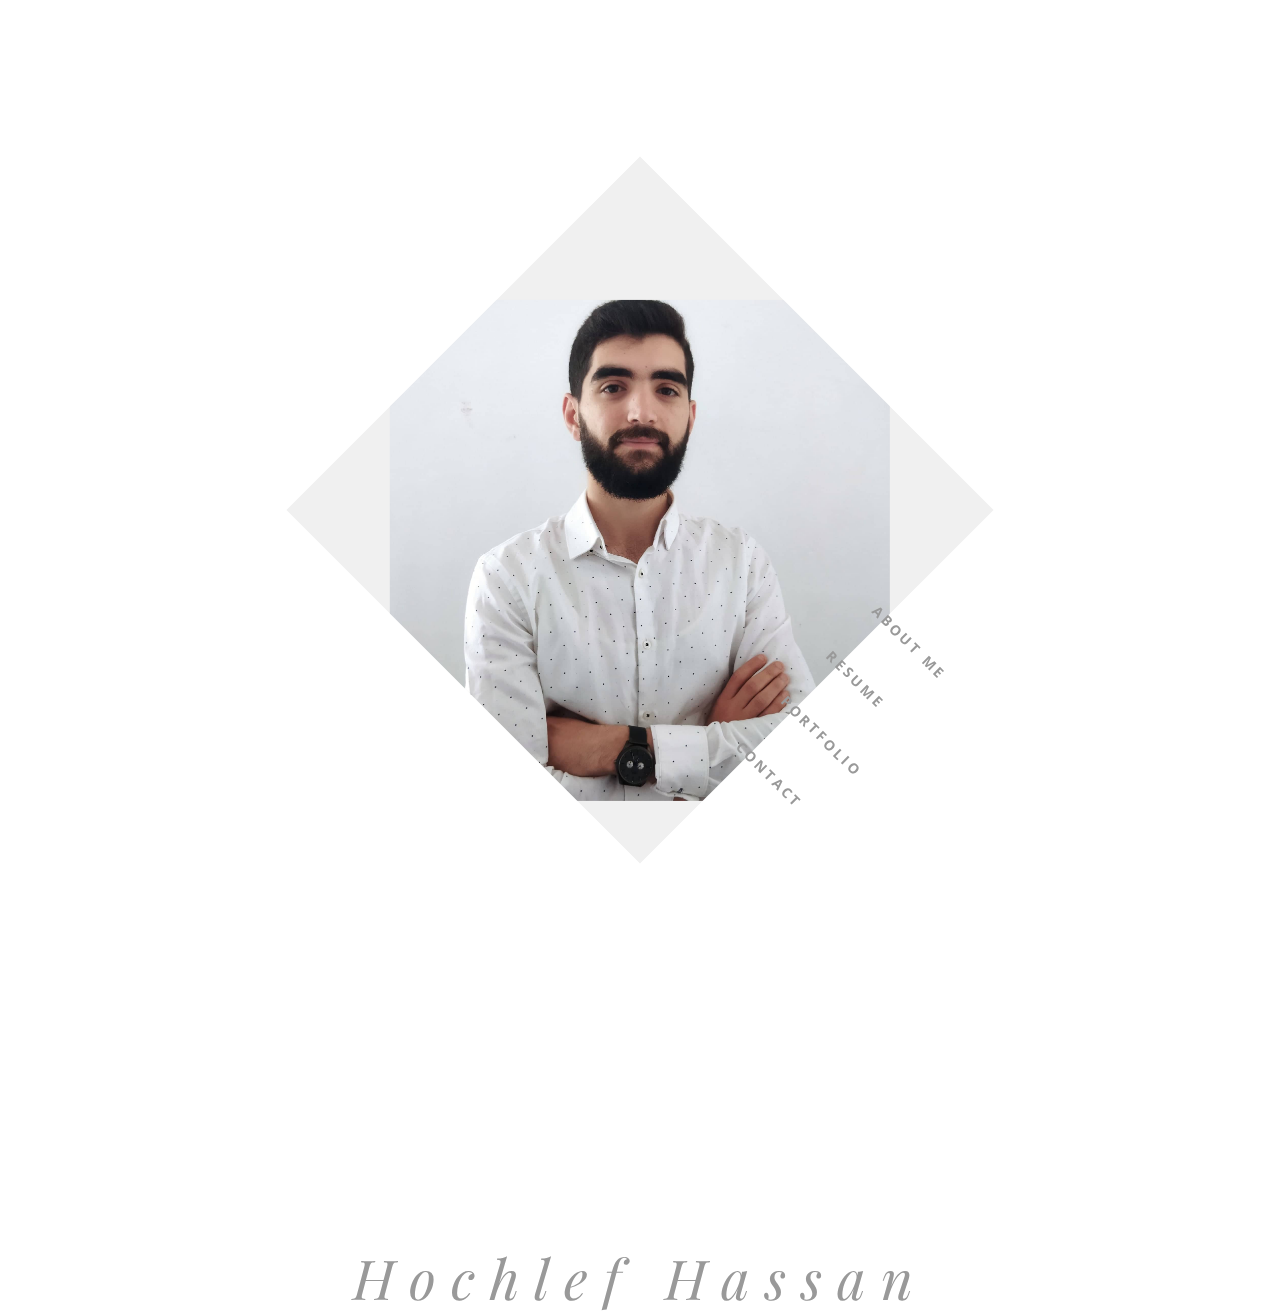
==== commit 7e9c31b1: "added new project:Trello" ====
--- a/index.html
+++ b/index.html
@@ -995,7 +995,40 @@
 									
 								</div>
 							</div>
-							
+							<div class='item' data-groups='["all","web"]' >
+								<div class='inner' >
+									
+									<img alt='symp' src='img/portfolio/trello1.png' height="200" >
+									
+									<div class='caption' >
+										
+										<div class='caption-inner' >
+										
+											<h4>Trello Clone</h4>
+											
+											<ul class='links' >
+												
+												<li>
+													<a href='work4.html' >
+														<i class='ion-ios-plus-empty' ></i>
+													</a>
+												</li>
+												
+												<li>
+													<a href='img/portfolio/trelloimg.png' class='image-link' >
+														<i class='ion-ios-search' ></i>
+													</a>
+												</li>
+												
+											</ul>
+										
+										</div>
+										
+										
+									</div>
+									
+								</div>
+							</div>
 							
 							
 							
--- a/css/style.css
+++ b/css/style.css
@@ -41,7 +41,6 @@
 	padding:0;
 	outline:none;
 	font-family: Open Sans, sans-serif;
-	
 }
 h1, h2, h3, h4, h5, h6,
 .h1, .h2, .h3, .h4, .h5, .h6{
@@ -492,7 +491,6 @@
 }
 
 .front-person-titles{
-	
 	position:relative;
 	z-index:10;
 	height:500px;
@@ -519,7 +517,6 @@
 	text-transform:lowercase;
 }
 .front-person-titles > .t1{
-	color:rgb(100, 91, 91);
 	left:5px;
 	bottom:0;
 	-webkit-transform:rotate(-90deg) translateY(-100%);
@@ -534,7 +531,6 @@
 	transform-origin:0% 0%;
 }
 .front-person-titles > .t2{
-	color:rgb(100, 91, 91);
 	top:5px;
 	left:0;
 	-webkit-transform:translateY(-100%);
@@ -544,64 +540,62 @@
 	transform:translateY(-100%);
 }
 .front-person-titles > .t3{
-	color:rgb(100, 91, 91);
 	left:0;
 	bottom:5px;
-	-webkit-transform:translateY(100%) rotate(0deg);
-	-moz-transform:translateY(100%) rotate(0deg);
-	-ms-transform:translateY(100%) rotate(0deg);
-	-o-transform:translateY(100%) rotate(0deg);
-	transform:translateY(100%) rotate(0deg	);
+	-webkit-transform:translateY(100%) rotate(180deg);
+	-moz-transform:translateY(100%) rotate(180deg);
+	-ms-transform:translateY(100%) rotate(180deg);
+	-o-transform:translateY(100%) rotate(180deg);
+	transform:translateY(100%) rotate(180deg);
 }
 
 
 .front-person-links{
-	
 	margin:auto;
 	width:500px;
 	height:500px;
-	margin-top:-880px;
+	margin-top:-500px;
 	z-index:25;
-	-webkit-transform: rotate(0deg);
-	-moz-transform: rotate(0deg);
-	-ms-transform: rotate(0deg);
-	-o-transform: rotate(0deg);
-	transform: rotate(0deg);
+	-webkit-transform: rotate(45deg);
+	-moz-transform: rotate(45deg);
+	-ms-transform: rotate(45deg);
+	-o-transform: rotate(45deg);
+	transform: rotate(45deg);
 	position:relative;
 }
 
 .front-person-links > ul > li{
-	display:inline-block;
+	display:block;
 }
 .front-person-links > ul{
 	font-size:0;
 	z-index:99;
 	position:absolute;
-	text-align:center;
+	text-align:left;
 	white-space:nowrap;
 	left:100%;
 	top:50%;
-	-webkit-transform:translateY(-25%);
-	-moz-transform:translateY(-25%);
-	-ms-transform:translateY(-25%);
-	-o-transform:translateY(-25%);
-	transform:translateY(-25%);
+	-webkit-transform:translateY(-50%);
+	-moz-transform:translateY(-50%);
+	-ms-transform:translateY(-50%);
+	-o-transform:translateY(-50%);
+	transform:translateY(-50%);
 	margin:0;
 	padding:0;
 	list-style:none;
-	margin-left:-560px;
+	margin-left:-15px;
 }
 .front-person-links > ul > li > a{
 	font-weight:bold;
-	display:inline-block;
-	font-size:20px;
-	padding:25px 20px;
+	display:block;
+	font-size:14px;
+	padding:25px 0;
 	cursor:pointer;
 	-webkit-transition:all .3s ease;
 	-moz-transition:all .3s ease;
 	transition:all .3s ease;
 	position:relative;
-	color:rgb(100, 91, 91);
+	color:#999;
 	text-align:left;
 	text-transform:uppercase;
 	letter-spacing:3px;
@@ -1798,7 +1792,7 @@
 		width:50%;
 	}
 	.front-section{
-		padding-bottom:10px;
+		padding-bottom:110px;
 	}
 	.front-heading > h2{
 		font-size:50px;
@@ -1820,7 +1814,7 @@
 		-ms-transform:rotate(0deg);
 		-o-transform:rotate(0deg);
 		transform:rotate(0deg);
-		margin-top:110px;
+		margin-top:150px;
 		text-align:center;
 		position:relative;
 		margin-bottom:0;
@@ -1919,5 +1913,4 @@
 		bottom:0;
 		left:-40px;
 	}
-}
-
+}